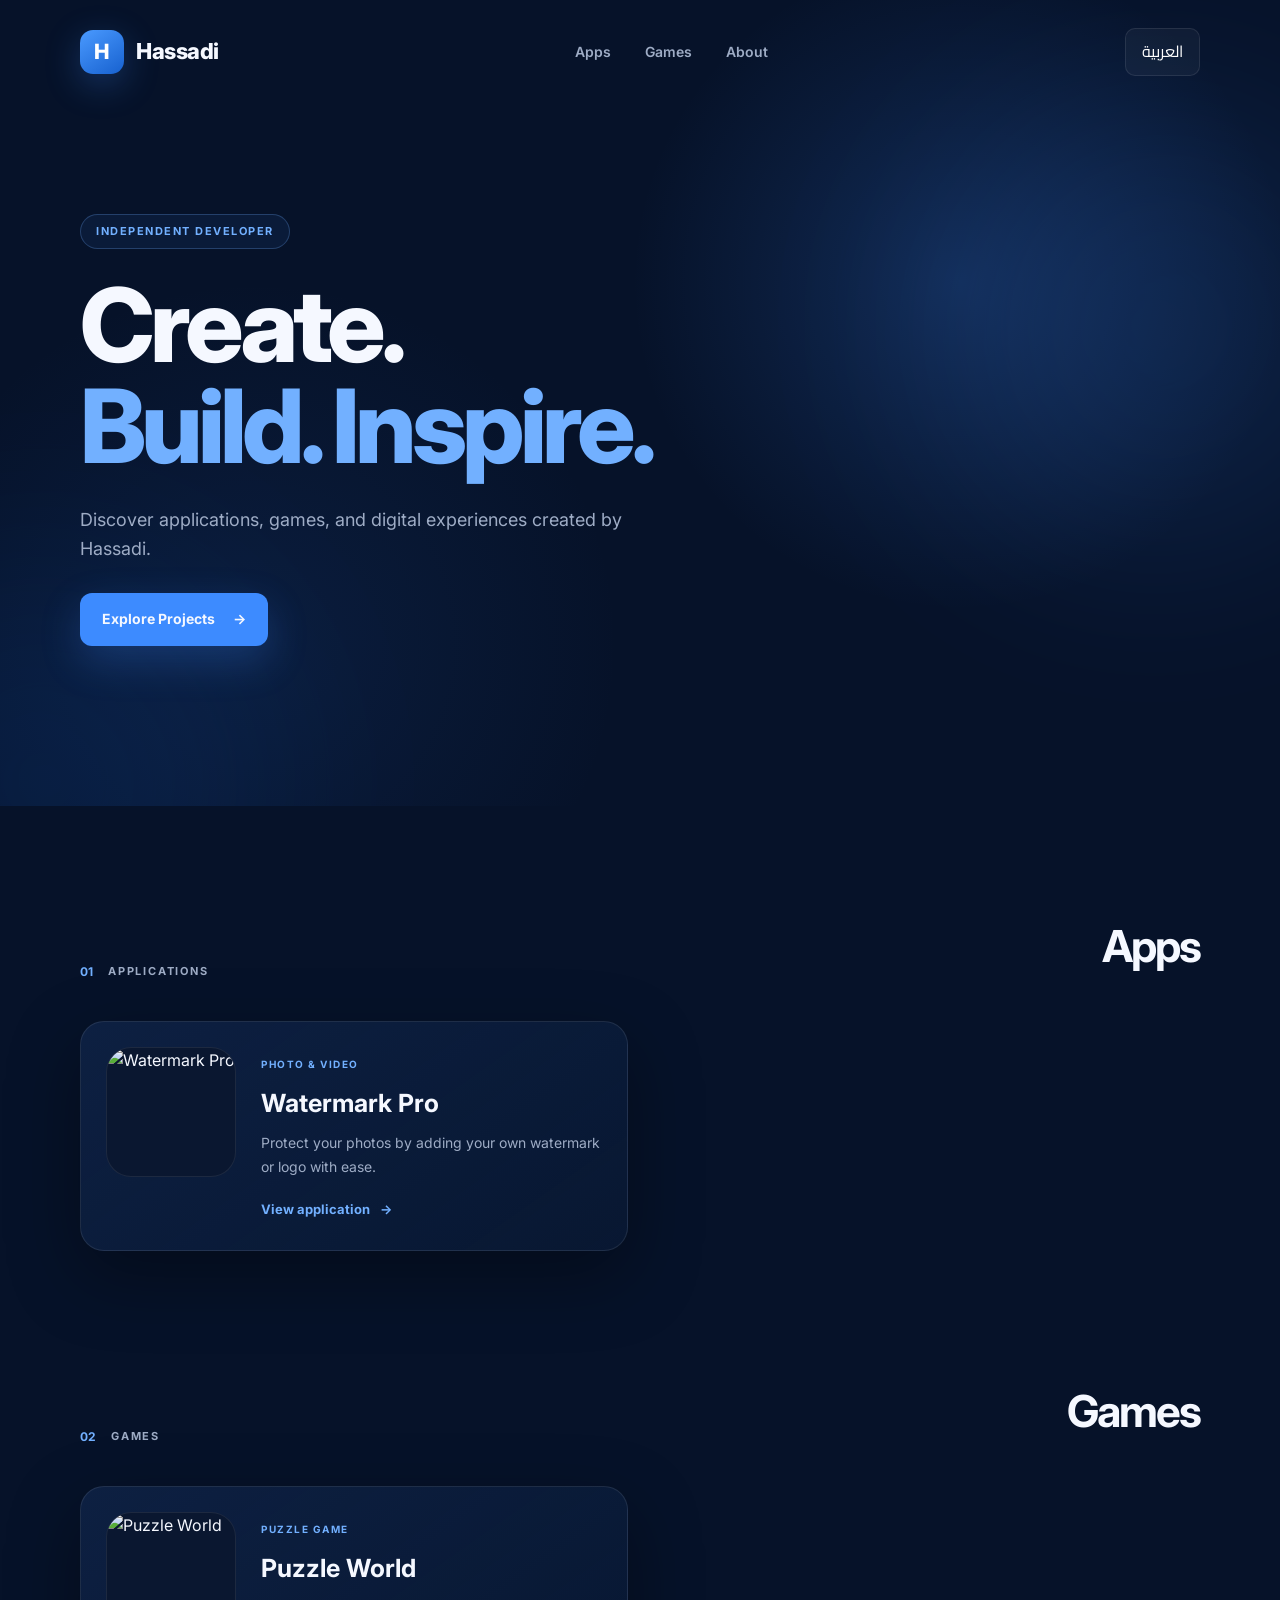
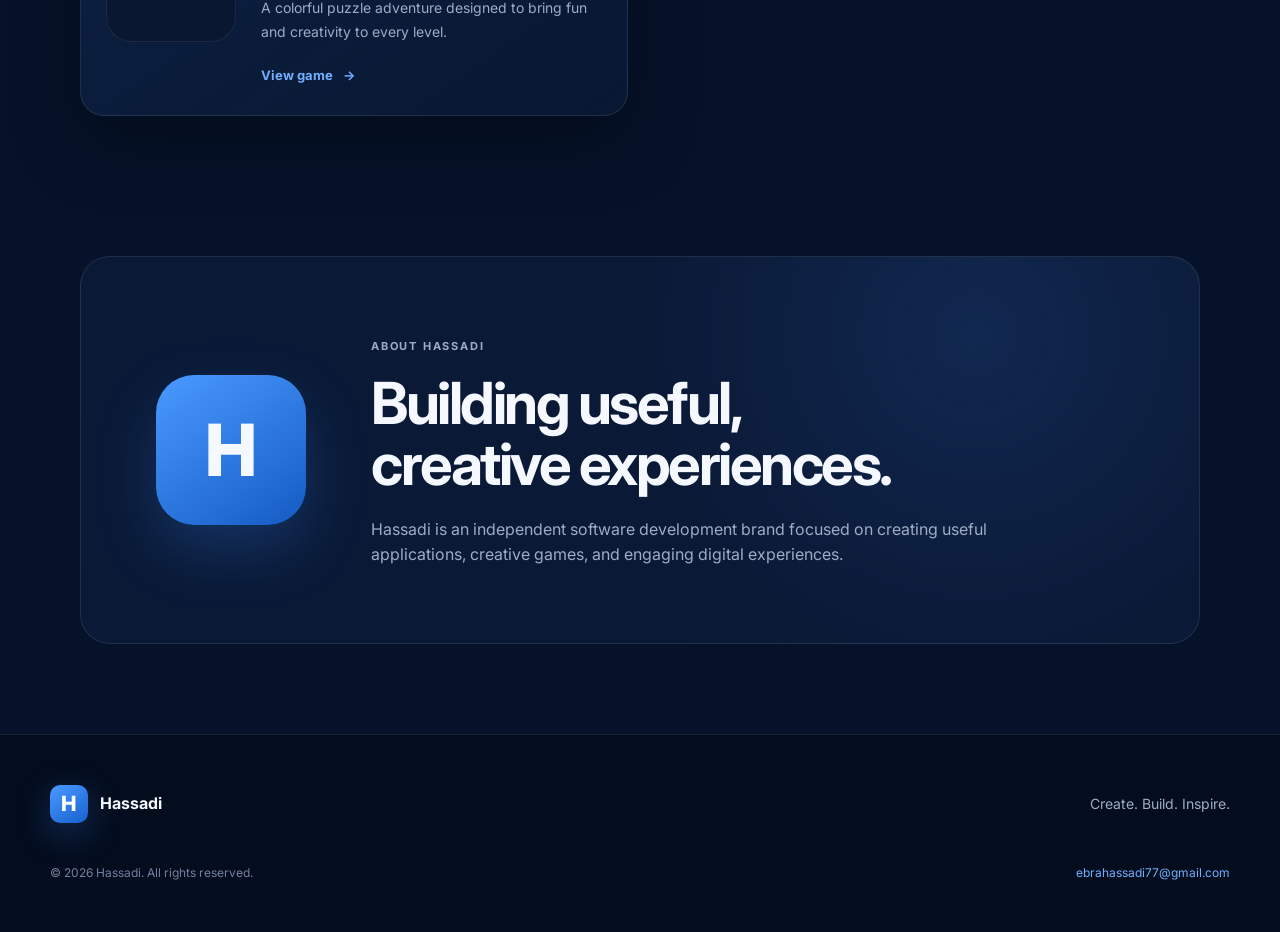
==== index.html @ f2539a58 "Create Hassadi apps and games website" ====
<!DOCTYPE html>
<html lang="en" dir="ltr">
<head>
  <meta charset="UTF-8">
  <meta name="viewport" content="width=device-width, initial-scale=1.0">
  <meta name="theme-color" content="#07152f">
  <meta name="description" content="Hassadi — Apps, games and digital experiences.">
  <title>Hassadi — Apps & Games</title>
  <link rel="stylesheet" href="style.css">
</head>

<body>

<header class="hero">

  <nav class="navbar">

    <a class="brand" href="#">
      <div class="brand-mark">H</div>
      <span>Hassadi</span>
    </a>

    <div class="nav-links">
      <a href="#apps" data-en="Apps" data-ar="التطبيقات">Apps</a>
      <a href="#games" data-en="Games" data-ar="الألعاب">Games</a>
      <a href="#about" data-en="About" data-ar="من نحن">About</a>
    </div>

    <button id="languageBtn" class="language-btn">
      العربية
    </button>

  </nav>


  <div class="hero-content">

    <div class="hero-badge"
         data-en="INDEPENDENT DEVELOPER"
         data-ar="مطور مستقل">
      INDEPENDENT DEVELOPER
    </div>

    <h1>
      <span data-en="Create." data-ar="نبتكر.">Create.</span><br>
      <span data-en="Build. Inspire." data-ar="نبني. نُلهم.">
        Build. Inspire.
      </span>
    </h1>

    <p
      data-en="Discover applications, games, and digital experiences created by Hassadi."
      data-ar="اكتشف التطبيقات والألعاب والتجارب الرقمية التي تطورها Hassadi.">
      Discover applications, games, and digital experiences
      created by Hassadi.
    </p>

    <a href="#apps" class="hero-button">
      <span data-en="Explore Projects" data-ar="استكشف المشاريع">
        Explore Projects
      </span>
      <span>→</span>
    </a>

  </div>

  <div class="hero-glow glow-one"></div>
  <div class="hero-glow glow-two"></div>

</header>


<main>


<section id="apps" class="section">

  <div class="section-header">

    <div>
      <span class="section-number">01</span>
      <span class="section-label"
            data-en="APPLICATIONS"
            data-ar="التطبيقات">
        APPLICATIONS
      </span>
    </div>

    <h2 data-en="Apps" data-ar="التطبيقات">
      Apps
    </h2>

  </div>


  <div class="projects-grid">

    <article class="project-card">

      <div class="project-icon">
        <img src="assets/apps/watermark-pro.png" alt="Watermark Pro">
      </div>

      <div class="project-content">

        <span class="project-type"
              data-en="PHOTO & VIDEO"
              data-ar="صور وفيديو">
          PHOTO & VIDEO
        </span>

        <h3>Watermark Pro</h3>

        <p
          data-en="Protect your photos by adding your own watermark or logo with ease."
          data-ar="احمِ صورك بإضافة علامتك المائية أو شعارك بسهولة.">
          Protect your photos by adding your own watermark
          or logo with ease.
        </p>

        <a href="apps/watermark-pro/" class="project-link">
          <span data-en="View application"
                data-ar="عرض التطبيق">
            View application
          </span>
          <span>→</span>
        </a>

      </div>

    </article>

  </div>

</section>



<section id="games" class="section">

  <div class="section-header">

    <div>
      <span class="section-number">02</span>
      <span class="section-label"
            data-en="GAMES"
            data-ar="الألعاب">
        GAMES
      </span>
    </div>

    <h2 data-en="Games" data-ar="الألعاب">
      Games
    </h2>

  </div>


  <div class="projects-grid">

    <article class="project-card">

      <div class="project-icon">
        <img src="assets/games/puzzle-world.png" alt="Puzzle World">
      </div>

      <div class="project-content">

        <span class="project-type"
              data-en="PUZZLE GAME"
              data-ar="لعبة ألغاز">
          PUZZLE GAME
        </span>

        <h3>Puzzle World</h3>

        <p
          data-en="A colorful puzzle adventure designed to bring fun and creativity to every level."
          data-ar="مغامرة ألغاز ملونة تجمع بين المتعة والإبداع في كل مستوى.">
          A colorful puzzle adventure designed to bring
          fun and creativity to every level.
        </p>

        <a href="games/puzzle-world/" class="project-link">
          <span data-en="View game"
                data-ar="عرض اللعبة">
            View game
          </span>
          <span>→</span>
        </a>

      </div>

    </article>

  </div>

</section>



<section id="about" class="about-section">

  <div class="about-mark">H</div>

  <div class="about-content">

    <span class="section-label"
          data-en="ABOUT HASSADI"
          data-ar="عن HASSADI">
      ABOUT HASSADI
    </span>

    <h2
      data-en="Building useful, creative experiences."
      data-ar="نبني تجارب مفيدة ومبتكرة.">
      Building useful,<br>
      creative experiences.
    </h2>

    <p
      data-en="Hassadi is an independent software development brand focused on creating useful applications, creative games, and engaging digital experiences."
      data-ar="Hassadi هي علامة مستقلة لتطوير البرمجيات، تركز على إنشاء تطبيقات مفيدة وألعاب إبداعية وتجارب رقمية مميزة.">
      Hassadi is an independent software development brand
      focused on creating useful applications, creative games,
      and engaging digital experiences.
    </p>

  </div>

</section>


</main>


<footer>

  <div class="footer-top">

    <div class="footer-brand">

      <div class="brand-mark">H</div>

      <strong>Hassadi</strong>

    </div>

    <p
      data-en="Create. Build. Inspire."
      data-ar="نبتكر. نبني. نُلهم.">
      Create. Build. Inspire.
    </p>

  </div>


  <div class="footer-bottom">

    <span>
      © 2026 Hassadi.
      <span data-en="All rights reserved."
            data-ar="جميع الحقوق محفوظة.">
        All rights reserved.
      </span>
    </span>

    <a href="mailto:ebrahassadi77@gmail.com">
      ebrahassadi77@gmail.com
    </a>

  </div>

</footer>


<script>

const languageBtn = document.getElementById("languageBtn");

let currentLanguage = "en";

function updateLanguage() {

  document.documentElement.lang = currentLanguage;
  document.documentElement.dir =
    currentLanguage === "ar" ? "rtl" : "ltr";

  document.querySelectorAll("[data-en]").forEach(element => {
    element.textContent =
      element.getAttribute(`data-${currentLanguage}`);
  });

  languageBtn.textContent =
    currentLanguage === "en" ? "العربية" : "English";
}

languageBtn.addEventListener("click", () => {

  currentLanguage =
    currentLanguage === "en" ? "ar" : "en";

  updateLanguage();

});

</script>

</body>
</html>
---- style.css ----
@import url('https://fonts.googleapis.com/css2?family=Inter:wght@400;500;600;700;800&family=Cairo:wght@400;500;600;700;800&display=swap');

:root {
  --bg: #061229;
  --bg-soft: #0a1936;
  --card: #0d2042;
  --card-hover: #112a52;
  --text: #f5f8ff;
  --muted: #9eacc5;
  --blue: #3d8bff;
  --blue-light: #72b0ff;
  --border: rgba(255,255,255,.09);
  --shadow: 0 25px 70px rgba(0,0,0,.35);
}

* {
  margin: 0;
  padding: 0;
  box-sizing: border-box;
}

html {
  scroll-behavior: smooth;
}

body {
  background: var(--bg);
  color: var(--text);
  font-family: Inter, Cairo, sans-serif;
  line-height: 1.6;
  overflow-x: hidden;
}

a {
  color: inherit;
  text-decoration: none;
}

.hero {
  position: relative;
  min-height: 720px;
  overflow: hidden;
  background:
    radial-gradient(circle at 75% 35%, rgba(61,139,255,.20), transparent 30%),
    radial-gradient(circle at 20% 80%, rgba(35,93,180,.14), transparent 30%),
    var(--bg);
}

.navbar {
  position: relative;
  z-index: 5;
  max-width: 1180px;
  margin: auto;
  padding: 28px 30px;
  display: flex;
  align-items: center;
  justify-content: space-between;
  gap: 30px;
}

.brand {
  display: flex;
  align-items: center;
  gap: 12px;
  font-size: 22px;
  font-weight: 800;
  letter-spacing: -.5px;
}

.brand-mark {
  width: 44px;
  height: 44px;
  border-radius: 13px;
  display: grid;
  place-items: center;
  font-weight: 800;
  font-size: 21px;
  color: white;
  background: linear-gradient(145deg, #4a9aff, #1761cf);
  box-shadow: 0 10px 35px rgba(61,139,255,.28);
}

.nav-links {
  display: flex;
  gap: 34px;
  color: var(--muted);
  font-size: 14px;
  font-weight: 600;
}

.nav-links a {
  transition: .25s ease;
}

.nav-links a:hover {
  color: white;
}

.language-btn {
  border: 1px solid var(--border);
  background: rgba(255,255,255,.04);
  color: white;
  border-radius: 10px;
  padding: 10px 16px;
  font: inherit;
  cursor: pointer;
  transition: .25s ease;
}

.language-btn:hover {
  background: rgba(61,139,255,.15);
  border-color: rgba(61,139,255,.45);
}

.hero-content {
  position: relative;
  z-index: 2;
  max-width: 1180px;
  margin: auto;
  padding: 110px 30px 160px;
}

.hero-badge {
  display: inline-flex;
  border: 1px solid rgba(114,176,255,.25);
  background: rgba(61,139,255,.08);
  color: var(--blue-light);
  border-radius: 999px;
  padding: 8px 15px;
  font-size: 11px;
  font-weight: 700;
  letter-spacing: 1.5px;
  margin-bottom: 26px;
}

.hero h1 {
  max-width: 800px;
  font-size: clamp(58px, 8vw, 105px);
  line-height: .98;
  letter-spacing: -5px;
  font-weight: 800;
}

.hero h1 span:last-child {
  color: var(--blue-light);
}

.hero-content p {
  max-width: 560px;
  color: var(--muted);
  font-size: 18px;
  margin: 30px 0;
}

.hero-button {
  display: inline-flex;
  align-items: center;
  gap: 18px;
  padding: 15px 22px;
  border-radius: 12px;
  background: var(--blue);
  font-weight: 700;
  font-size: 14px;
  box-shadow: 0 15px 40px rgba(61,139,255,.24);
  transition: .25s ease;
}

.hero-button:hover {
  transform: translateY(-2px);
  background: #4c96ff;
}

.hero-glow {
  position: absolute;
  width: 450px;
  height: 450px;
  border-radius: 50%;
  filter: blur(100px);
  opacity: .12;
}

.glow-one {
  background: #3d8bff;
  right: -100px;
  top: 100px;
}

.glow-two {
  background: #1761cf;
  left: -180px;
  bottom: -200px;
}

main {
  max-width: 1180px;
  margin: auto;
  padding: 0 30px;
}

.section {
  padding: 105px 0 20px;
}

.section-header {
  display: flex;
  justify-content: space-between;
  align-items: end;
  margin-bottom: 40px;
}

.section-header > div {
  display: flex;
  align-items: center;
  gap: 15px;
}

.section-number {
  color: var(--blue-light);
  font-size: 12px;
  font-weight: 700;
}

.section-label {
  color: var(--muted);
  font-size: 11px;
  font-weight: 700;
  letter-spacing: 1.8px;
}

.section-header h2 {
  font-size: 44px;
  letter-spacing: -2px;
}

.projects-grid {
  display: grid;
  grid-template-columns: repeat(2, 1fr);
  gap: 24px;
}

.project-card {
  display: flex;
  gap: 25px;
  padding: 25px;
  background: linear-gradient(145deg, var(--card), rgba(9,25,52,.8));
  border: 1px solid var(--border);
  border-radius: 24px;
  box-shadow: var(--shadow);
  transition: .3s ease;
}

.project-card:hover {
  transform: translateY(-5px);
  background: var(--card-hover);
  border-color: rgba(61,139,255,.25);
}

.project-icon {
  width: 130px;
  min-width: 130px;
  height: 130px;
  border-radius: 25px;
  display: grid;
  place-items: center;
  overflow: hidden;
  background: #0a1730;
  border: 1px solid rgba(255,255,255,.08);
}

.project-icon span {
  font-size: 34px;
  font-weight: 800;
  color: white;
}

.placeholder-watermark {
  background: linear-gradient(145deg, #102e5c, #07162e);
}

.placeholder-puzzle {
  background: linear-gradient(145deg, #173a68, #081a38);
}

.project-content {
  padding: 3px 0;
}

.project-type {
  color: var(--blue-light);
  font-size: 10px;
  font-weight: 700;
  letter-spacing: 1.5px;
}

.project-content h3 {
  font-size: 25px;
  margin: 7px 0 8px;
}

.project-content p {
  color: var(--muted);
  font-size: 14px;
  line-height: 1.7;
  margin-bottom: 18px;
}

.project-link {
  color: white;
  font-size: 13px;
  font-weight: 700;
  display: inline-flex;
  gap: 10px;
  align-items: center;
}

.project-link span {
  color: var(--blue-light);
  transition: .2s ease;
}

.project-link:hover span {
  transform: translateX(4px);
}

.about-section {
  margin: 120px 0 90px;
  padding: 75px;
  display: flex;
  align-items: center;
  gap: 65px;
  border: 1px solid var(--border);
  border-radius: 30px;
  background:
    radial-gradient(circle at 80% 20%, rgba(61,139,255,.13), transparent 35%),
    var(--bg-soft);
}

.about-mark {
  min-width: 150px;
  height: 150px;
  border-radius: 38px;
  display: grid;
  place-items: center;
  font-size: 72px;
  font-weight: 800;
  background: linear-gradient(145deg, #4a9aff, #145bc3);
  box-shadow: 0 25px 60px rgba(61,139,255,.22);
}

.about-content h2 {
  font-size: clamp(36px, 5vw, 58px);
  line-height: 1.05;
  letter-spacing: -2.5px;
  margin: 15px 0 22px;
}

.about-content p {
  max-width: 680px;
  color: var(--muted);
  font-size: 16px;
}

footer {
  border-top: 1px solid var(--border);
  padding: 50px max(30px, calc((100% - 1180px) / 2));
  background: #040d1e;
}

.footer-top {
  display: flex;
  justify-content: space-between;
  align-items: center;
  margin-bottom: 40px;
}

.footer-brand {
  display: flex;
  align-items: center;
  gap: 12px;
}

.footer-brand .brand-mark {
  width: 38px;
  height: 38px;
  border-radius: 10px;
}

.footer-top p {
  color: var(--muted);
  font-size: 14px;
}

.footer-bottom {
  display: flex;
  justify-content: space-between;
  gap: 20px;
  color: #71819e;
  font-size: 12px;
}

.footer-bottom a {
  color: var(--blue-light);
}

[dir="rtl"] body {
  font-family: Cairo, Inter, sans-serif;
}

[dir="rtl"] .hero h1 {
  letter-spacing: 0;
}

[dir="rtl"] .project-link:hover span {
  transform: translateX(-4px);
}

[dir="rtl"] .hero-button span:last-child {
  transform: rotate(180deg);
}

[dir="rtl"] .about-section {
  text-align: right;
}

@media (max-width: 850px) {

  .navbar {
    padding: 20px;
  }

  .nav-links {
    display: none;
  }

  .hero {
    min-height: 650px;
  }

  .hero-content {
    padding: 100px 20px 120px;
  }

  .hero h1 {
    font-size: clamp(52px, 15vw, 80px);
    letter-spacing: -3px;
  }

  main {
    padding: 0 20px;
  }

  .section {
    padding-top: 75px;
  }

  .projects-grid {
    grid-template-columns: 1fr;
  }

  .about-section {
    padding: 40px 28px;
    flex-direction: column;
    align-items: flex-start;
    gap: 35px;
  }

  .about-mark {
    min-width: 100px;
    width: 100px;
    height: 100px;
    border-radius: 25px;
    font-size: 48px;
  }

  .footer-top,
  .footer-bottom {
    flex-direction: column;
    align-items: flex-start;
  }
}

@media (max-width: 560px) {

  .brand span {
    font-size: 19px;
  }

  .language-btn {
    padding: 8px 12px;
    font-size: 12px;
  }

  .project-card {
    flex-direction: column;
  }

  .project-icon {
    width: 100%;
    height: 180px;
  }

  .section-header h2 {
    font-size: 36px;
  }
}

.project-icon img {
  width: 100%;
  height: 100%;
  object-fit: cover;
  display: block;
}
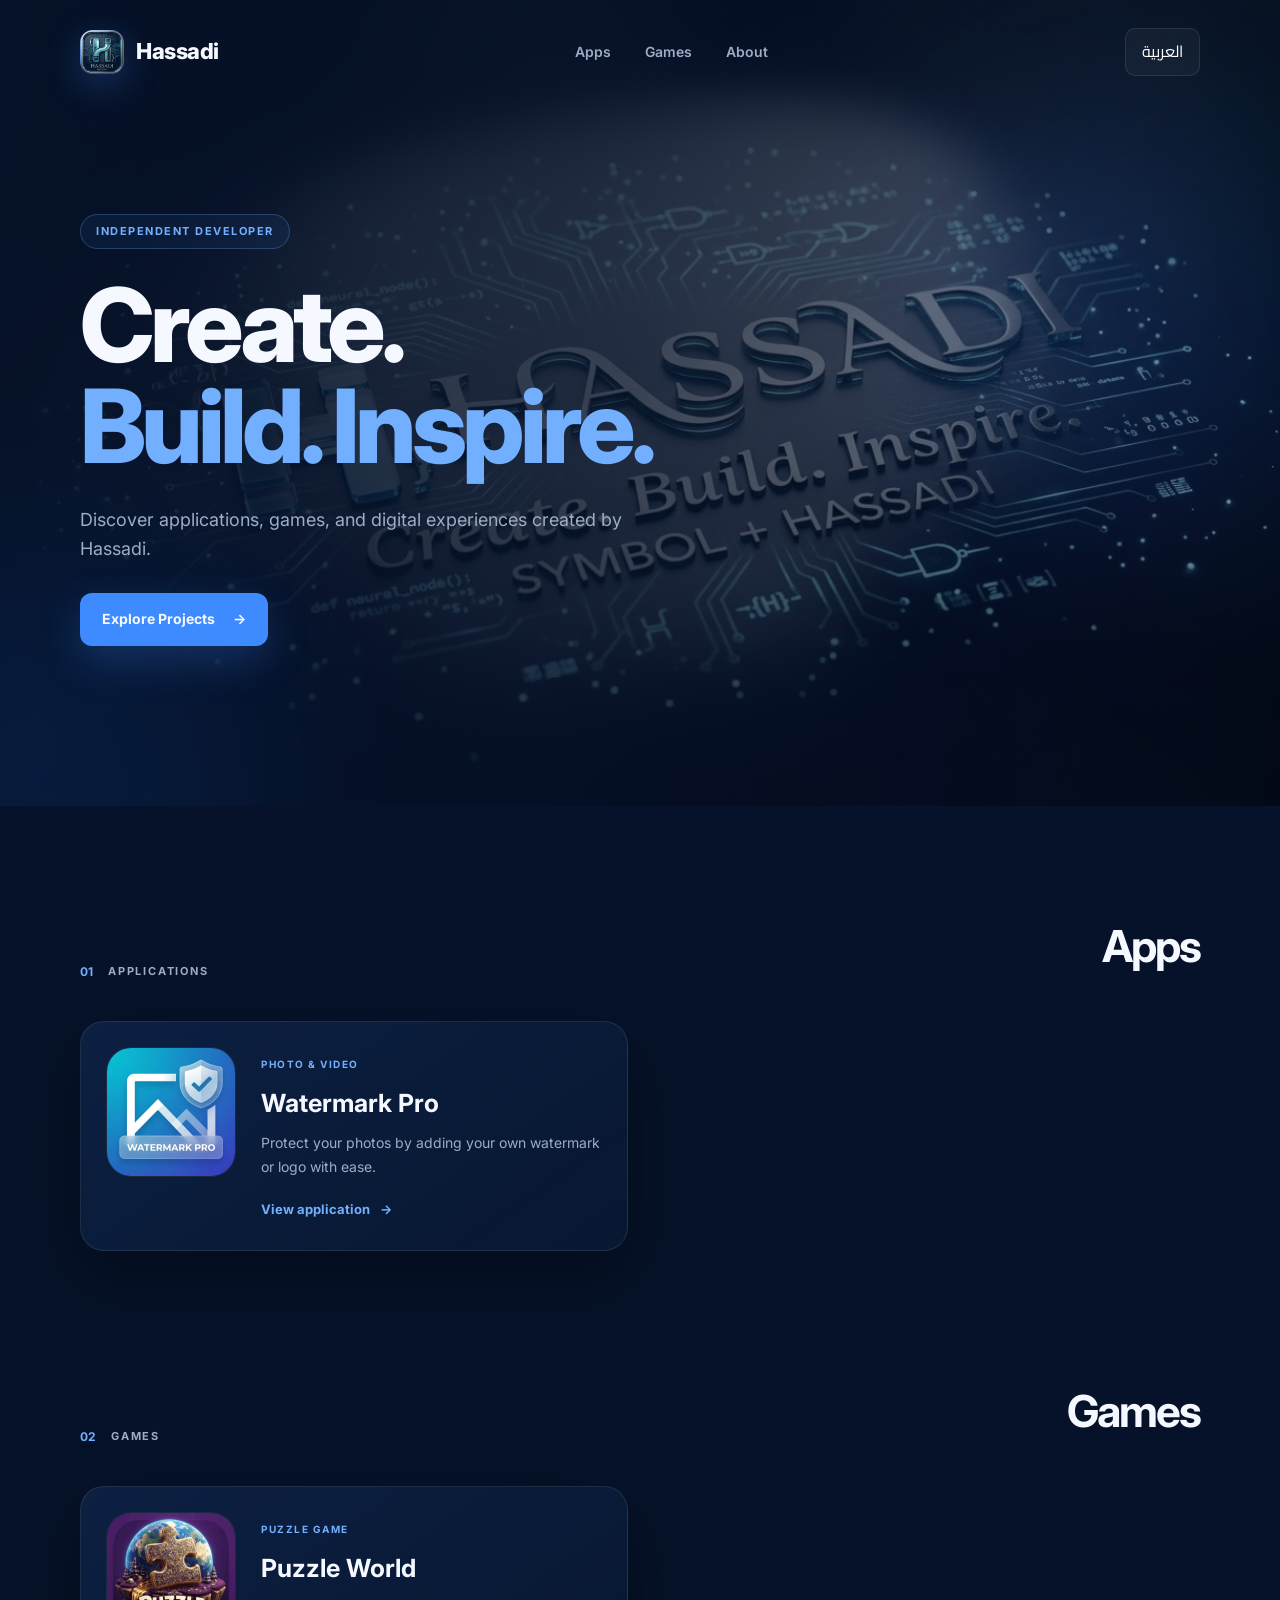
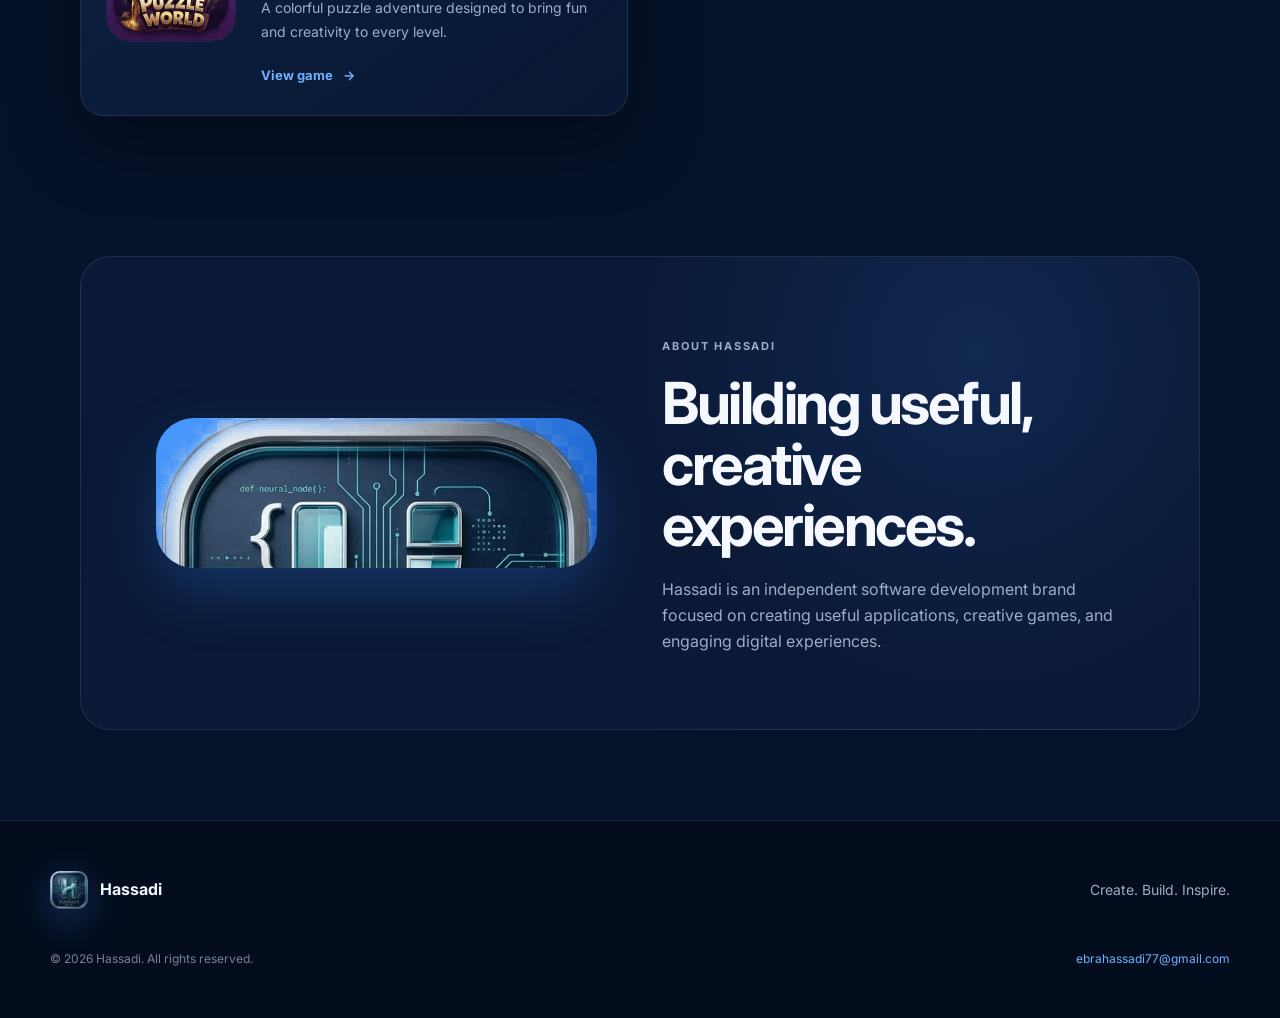
==== commit 60bc7cd8: "Add Hassadi branding and app icons" ====
--- a/index.html
+++ b/index.html
@@ -16,7 +16,7 @@
   <nav class="navbar">
 
     <a class="brand" href="#">
-      <div class="brand-mark">H</div>
+      <div class="brand-mark"><img src="assets/icon_h.png" alt="Hassadi"></div>
       <span>Hassadi</span>
     </a>
 
@@ -201,7 +201,7 @@
 
 <section id="about" class="about-section">
 
-  <div class="about-mark">H</div>
+  <div class="about-mark"><img src="assets/icon_h.png" alt="Hassadi"></div>
 
   <div class="about-content">
 
@@ -240,7 +240,7 @@
 
     <div class="footer-brand">
 
-      <div class="brand-mark">H</div>
+      <div class="brand-mark"><img src="assets/icon_h.png" alt="Hassadi"></div>
 
       <strong>Hassadi</strong>
 
--- a/style.css
+++ b/style.css
@@ -511,3 +511,29 @@
   display: block;
 }
 
+
+.brand-mark {
+  overflow: hidden;
+}
+
+.brand-mark img {
+  width: 100%;
+  height: 100%;
+  object-fit: contain;
+}
+
+.about-mark {
+  overflow: hidden;
+}
+
+.about-mark img {
+  width: 100%;
+  height: 100%;
+  object-fit: contain;
+}
+
+.hero {
+  background:
+    linear-gradient(90deg, rgba(6,18,41,.96) 0%, rgba(6,18,41,.78) 45%, rgba(6,18,41,.45) 100%),
+    url("assets/fatu_h.jpg") center/cover no-repeat;
+}
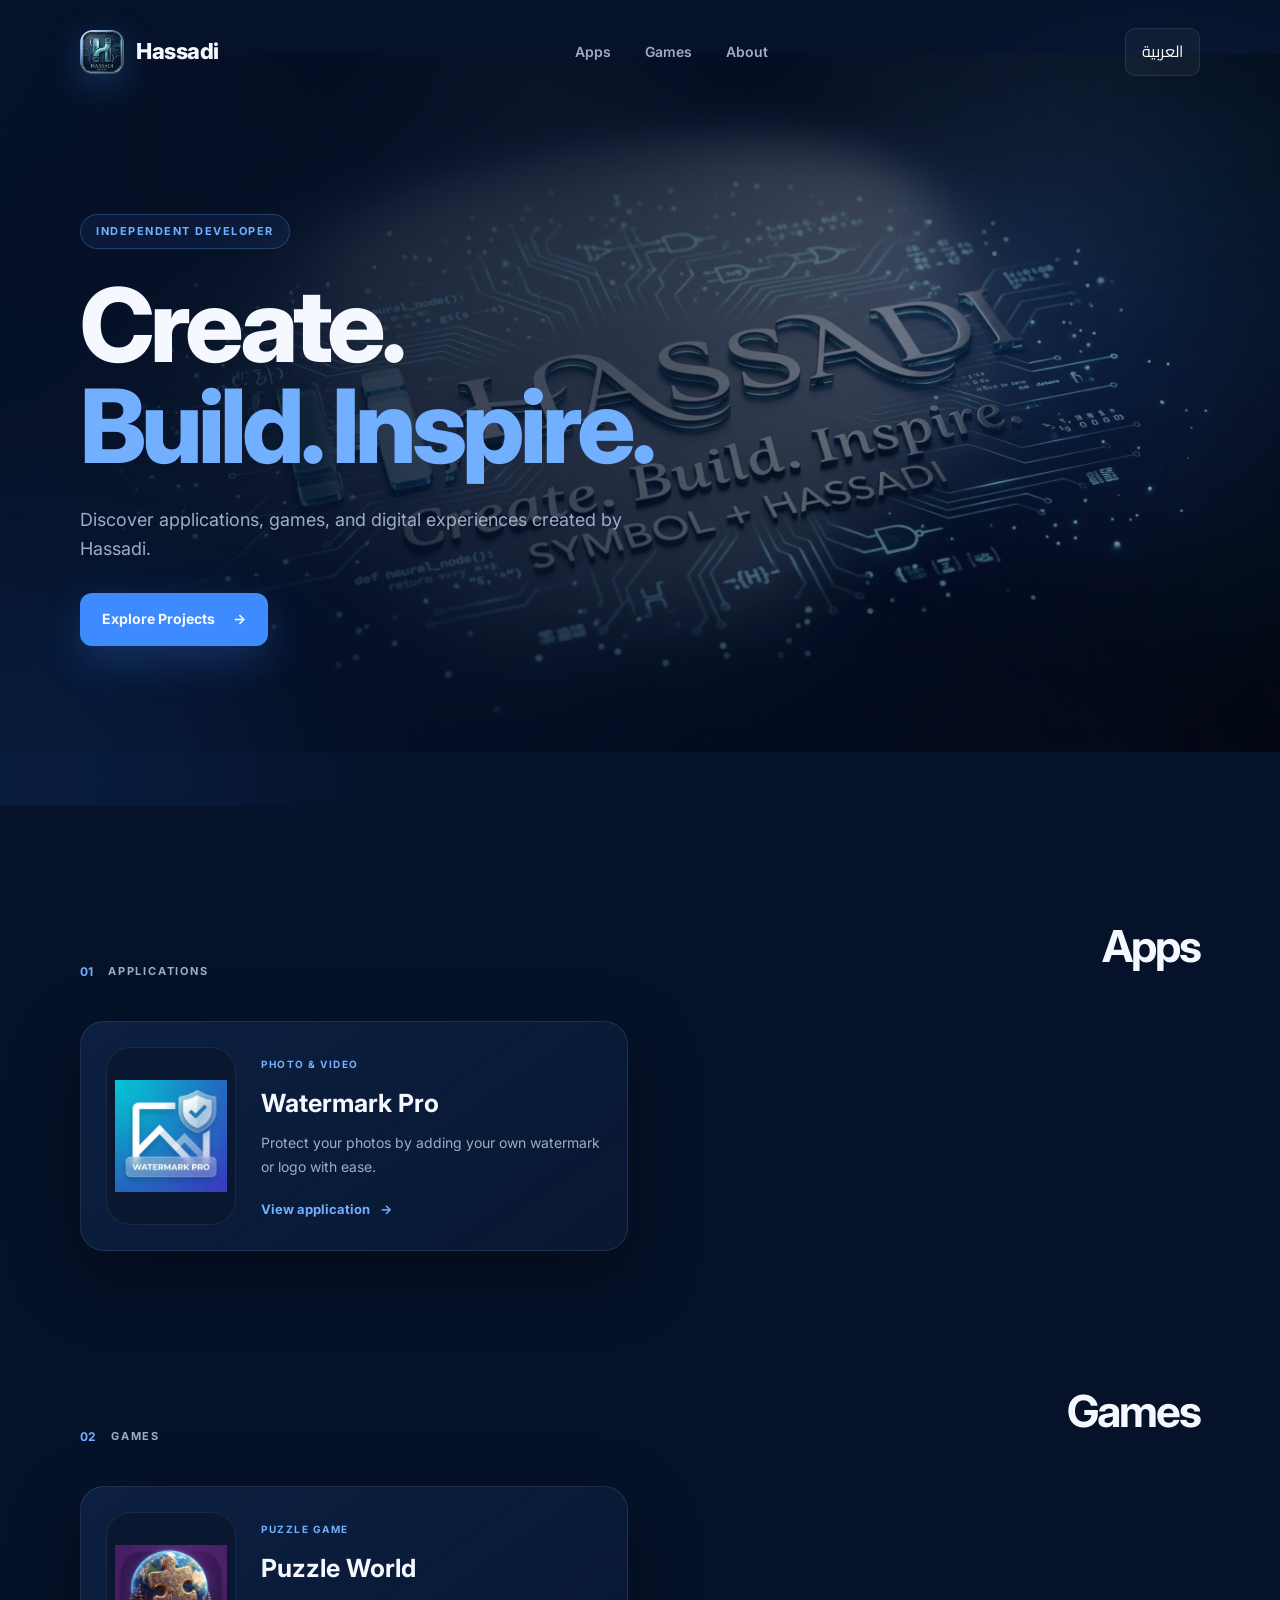
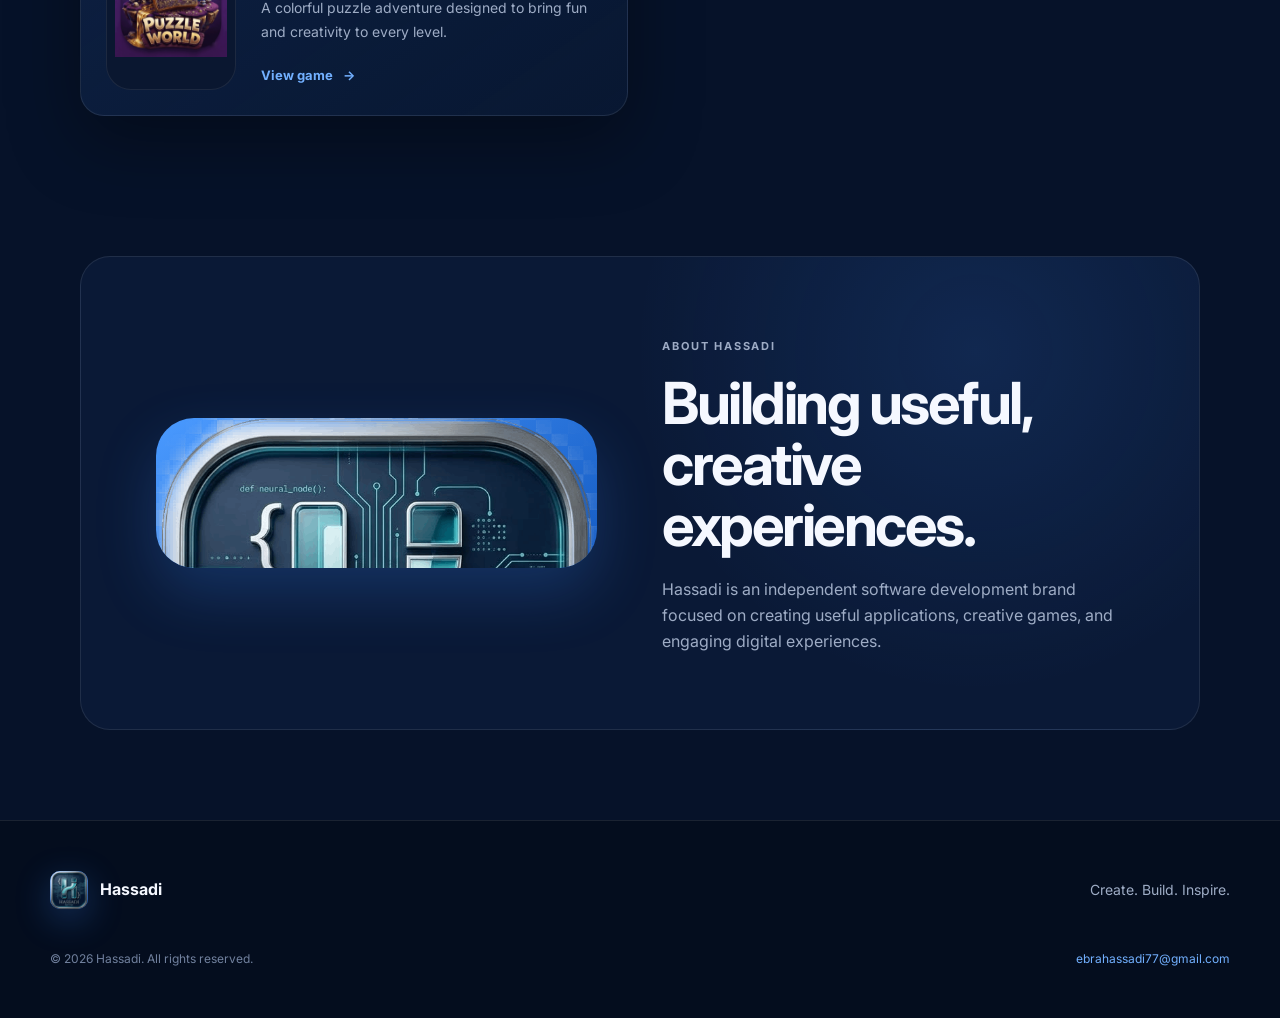
==== commit 003324b5: "Update Hassadi website branding and app links" ====
--- a/index.html
+++ b/index.html
@@ -118,7 +118,7 @@
           or logo with ease.
         </p>
 
-        <a href="apps/watermark-pro/" class="project-link">
+        <a href="https://ebrahassad.github.io/watermark-pro-page/index.html" class="project-link">
           <span data-en="View application"
                 data-ar="عرض التطبيق">
             View application
@@ -181,7 +181,7 @@
           fun and creativity to every level.
         </p>
 
-        <a href="games/puzzle-world/" class="project-link">
+        <a href="https://ebrahassad.github.io/puzzle-world-privacy/" class="project-link">
           <span data-en="View game"
                 data-ar="عرض اللعبة">
             View game
--- a/style.css
+++ b/style.css
@@ -537,3 +537,48 @@
     linear-gradient(90deg, rgba(6,18,41,.96) 0%, rgba(6,18,41,.78) 45%, rgba(6,18,41,.45) 100%),
     url("assets/fatu_h.jpg") center/cover no-repeat;
 }
+
+/* ===== Hassadi Image Display Fix ===== */
+
+.hero {
+  background:
+    linear-gradient(
+      90deg,
+      rgba(6,18,41,.94) 0%,
+      rgba(6,18,41,.72) 45%,
+      rgba(6,18,41,.35) 100%
+    ),
+    url("assets/fatu_h.jpg") center center / 100% auto no-repeat;
+  background-color: var(--bg);
+}
+
+.project-icon {
+  aspect-ratio: 1 / 1;
+  height: auto;
+  overflow: hidden;
+  background: #0a1730;
+}
+
+.project-icon img {
+  width: 100%;
+  height: 100%;
+  object-fit: contain;
+  padding: 8px;
+  display: block;
+}
+
+.brand-mark img,
+.about-mark img {
+  width: 100%;
+  height: 100%;
+  object-fit: contain;
+  display: block;
+}
+
+@media (max-width: 850px) {
+  .hero {
+    background-size: 100% auto;
+    background-position: center top;
+  }
+}
+
